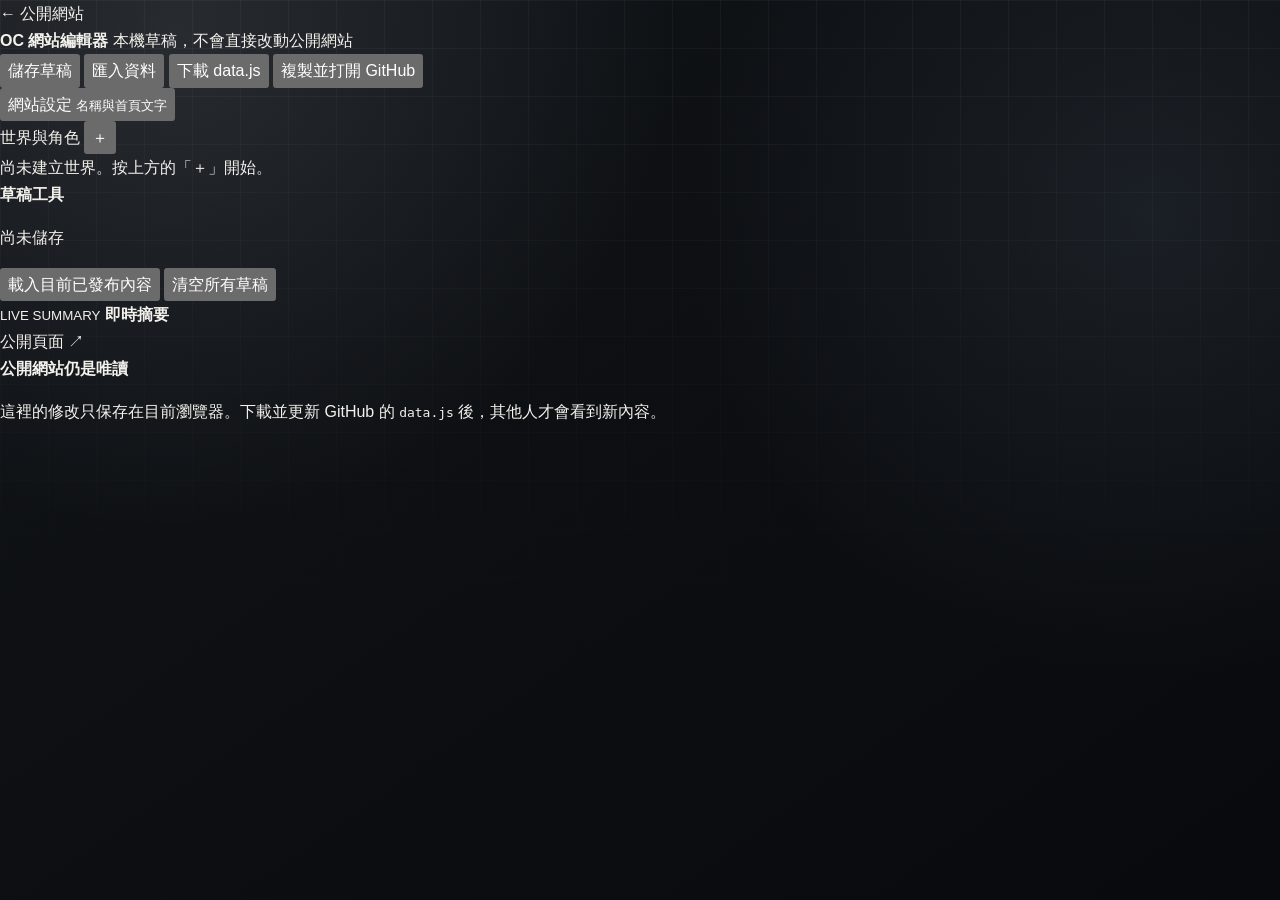
==== editor.html @ 084b52dd "Add browser-based OC content editor" ====
<!doctype html>
<html lang="zh-Hant">
<head>
  <meta charset="utf-8">
  <meta name="viewport" content="width=device-width, initial-scale=1">
  <meta name="theme-color" content="#111418">
  <meta name="robots" content="noindex,nofollow">
  <meta name="description" content="About My OC 的本機內容編輯器">
  <title>OC 網站編輯器</title>
  <link rel="stylesheet" href="style.css?v=20260822-editor-v1">
  <link rel="stylesheet" href="editor.css?v=20260822-editor-v1">
  <script defer src="data.js?v=20260822-editor-v1"></script>
  <script defer src="editor.js?v=20260822-editor-v1"></script>
</head>
<body class="editor-body" data-theme="archive">
  <header class="editor-topbar">
    <a class="editor-back" href="index.html#/">← 公開網站</a>
    <div class="editor-title-group">
      <strong>OC 網站編輯器</strong>
      <span>本機草稿，不會直接改動公開網站</span>
    </div>
    <div class="editor-top-actions">
      <button class="editor-button ghost" id="save-draft-button" type="button">儲存草稿</button>
      <button class="editor-button ghost" id="import-button" type="button">匯入資料</button>
      <button class="editor-button" id="download-button" type="button">下載 data.js</button>
      <button class="editor-button primary" id="publish-button" type="button">複製並打開 GitHub</button>
    </div>
  </header>

  <main class="editor-layout">
    <aside class="editor-sidebar" aria-label="內容導覽">
      <button class="tree-item root-item is-active" type="button" data-select-type="site">
        <span>網站設定</span>
        <small>名稱與首頁文字</small>
      </button>

      <div class="sidebar-heading">
        <span>世界與角色</span>
        <button id="add-world-button" type="button" aria-label="新增世界">＋</button>
      </div>

      <div id="world-tree" class="world-tree"></div>

      <div class="sidebar-empty" id="world-tree-empty">
        尚未建立世界。按上方的「＋」開始。
      </div>

      <section class="editor-storage-panel">
        <strong>草稿工具</strong>
        <p id="draft-status">尚未儲存</p>
        <button class="editor-button ghost full" id="restore-published-button" type="button">載入目前已發布內容</button>
        <button class="editor-button danger full" id="clear-draft-button" type="button">清空所有草稿</button>
      </section>
    </aside>

    <section class="editor-workspace" aria-live="polite">
      <div id="editor-form"></div>
    </section>

    <aside class="editor-summary" aria-label="即時摘要">
      <div class="summary-header">
        <div>
          <small>LIVE SUMMARY</small>
          <strong>即時摘要</strong>
        </div>
        <a href="index.html#/" target="_blank" rel="noopener">公開頁面 ↗</a>
      </div>
      <div id="editor-preview"></div>
      <div class="summary-note">
        <strong>公開網站仍是唯讀</strong>
        <p>這裡的修改只保存在目前瀏覽器。下載並更新 GitHub 的 <code>data.js</code> 後，其他人才會看到新內容。</p>
      </div>
    </aside>
  </main>

  <input id="import-file-input" type="file" accept=".js,.json,application/json,text/javascript" hidden>
  <div class="editor-toast" id="editor-toast" role="status" aria-live="polite"></div>
</body>
</html>
---- style.css ----
:root {
  color-scheme: dark;
  --bg: #111418;
  --bg-deep: #080a0d;
  --surface: rgba(29, 33, 39, .82);
  --surface-strong: #20252c;
  --soft: rgba(255, 255, 255, .045);
  --text: #f3f1ec;
  --muted: #a7adb6;
  --accent: #c5d0db;
  --accent-2: #7e92a8;
  --line: rgba(225, 235, 244, .14);
  --shadow: 0 24px 70px rgba(0, 0, 0, .34);
  --display: "Times New Roman", "Noto Serif TC", serif;
  --body: -apple-system, BlinkMacSystemFont, "Segoe UI", "Noto Sans TC", sans-serif;
  --radius-lg: 28px;
  --radius-md: 18px;
  --page: 1180px;
  --ease: cubic-bezier(.22, .8, .26, 1);
}

body[data-theme="archive"] {
  --bg: #111418;
  --bg-deep: #080a0d;
  --surface: rgba(29, 33, 39, .82);
  --surface-strong: #20252c;
  --text: #f3f1ec;
  --muted: #a7adb6;
  --accent: #c5d0db;
  --accent-2: #7e92a8;
  --line: rgba(225, 235, 244, .14);
}

body[data-theme="ancient"] {
  --bg: #191410;
  --bg-deep: #0c0907;
  --surface: rgba(47, 36, 28, .84);
  --surface-strong: #392b23;
  --text: #f3e9d8;
  --muted: #c0aa90;
  --accent: #d6a65b;
  --accent-2: #8f2f2c;
  --line: rgba(222, 183, 123, .22);
  --display: "Kaiti TC", "DFKai-SB", "Noto Serif TC", serif;
}

body[data-theme="cyber"] {
  --bg: #07131a;
  --bg-deep: #02080c;
  --surface: rgba(8, 35, 46, .8);
  --surface-strong: #0a2d39;
  --text: #e4fbff;
  --muted: #8ab4bf;
  --accent: #52e6ff;
  --accent-2: #8272ff;
  --line: rgba(82, 230, 255, .22);
  --display: "Arial Narrow", "Noto Sans TC", sans-serif;
}

body[data-theme="zombie"] {
  --bg: #111813;
  --bg-deep: #070b08;
  --surface: rgba(27, 40, 29, .84);
  --surface-strong: #28372a;
  --text: #edf0df;
  --muted: #a7ad93;
  --accent: #d0d86b;
  --accent-2: #9e3f32;
  --line: rgba(204, 216, 107, .2);
  --display: "Arial Narrow", "Noto Sans TC", sans-serif;
}

body[data-theme="fantasy"] {
  --bg: #111326;
  --bg-deep: #090917;
  --surface: rgba(29, 30, 65, .82);
  --surface-strong: #282957;
  --text: #f6f0df;
  --muted: #b8b3ca;
  --accent: #e0bd6c;
  --accent-2: #7b6bd1;
  --line: rgba(224, 189, 108, .2);
  --display: Georgia, "Noto Serif TC", serif;
}

body[data-theme="school"] {
  color-scheme: light;
  --bg: #edf2f3;
  --bg-deep: #dce6e8;
  --surface: rgba(255, 255, 255, .86);
  --surface-strong: #fff;
  --soft: rgba(71, 127, 145, .055);
  --text: #26343b;
  --muted: #718087;
  --accent: #477f91;
  --accent-2: #d58a8a;
  --line: rgba(59, 92, 104, .16);
  --shadow: 0 24px 60px rgba(69, 92, 100, .16);
  --display: "Noto Serif TC", serif;
}

*, *::before, *::after { box-sizing: border-box; }
html { min-width: 320px; scroll-behavior: smooth; }
body {
  min-height: 100vh;
  margin: 0;
  overflow-x: hidden;
  color: var(--text);
  font-family: var(--body);
  line-height: 1.7;
  background:
    radial-gradient(circle at 14% 4%, color-mix(in srgb, var(--accent) 13%, transparent), transparent 31rem),
    radial-gradient(circle at 90% 24%, color-mix(in srgb, var(--accent-2) 13%, transparent), transparent 29rem),
    linear-gradient(145deg, var(--bg), var(--bg-deep));
  transition: color .35s ease, background-color .45s ease;
}

body::before {
  content: "";
  position: fixed;
  inset: 0;
  z-index: -3;
  pointer-events: none;
  opacity: .33;
  background-image:
    linear-gradient(var(--line) 1px, transparent 1px),
    linear-gradient(90deg, var(--line) 1px, transparent 1px);
  background-size: 48px 48px;
  mask-image: linear-gradient(to bottom, #000, transparent 80%);
}

body[data-theme="ancient"]::before {
  opacity: .13;
  background-image:
    repeating-linear-gradient(0deg, transparent 0 12px, rgba(255,255,255,.06) 13px),
    repeating-linear-gradient(90deg, transparent 0 21px, rgba(255,255,255,.035) 22px);
  background-size: auto;
}

body[data-theme="school"]::before {
  opacity: .28;
  background-image: linear-gradient(rgba(71,127,145,.13) 1px, transparent 1px);
  background-size: 100% 30px;
}

a { color: inherit; text-decoration: none; }
button, select { font: inherit; }
button, a, select { -webkit-tap-highlight-color: transparent; }
img { display: block; width: 100%; height: 100%; object-fit: cover; }
::selection { background: color-mix(in srgb, var(--accent) 42%, transparent); color: var(--text); }

.skip-link {
  position: fixed;
  top: 10px;
  left: 10px;
  z-index: 999;
  transform: translateY(-150%);
  padding: 9px 13px;
  border-radius: 10px;
  background: var(--surface-strong);
}
.skip-link:focus { transform: translateY(0); }

.ambient { position: fixed; inset: 0; z-index: -2; overflow: hidden; pointer-events: none; }
.ambient span {
  position: absolute;
  width: 14rem;
  aspect-ratio: 1;
  border: 1px solid color-mix(in srgb, var(--accent) 30%, transparent);
  border-radius: 50%;
  opacity: .17;
  animation: drift 18s ease-in-out infinite alternate;
}
.ambient span:nth-child(1) { left: -5rem; top: 18%; }
.ambient span:nth-child(2) { right: 8%; top: 12%; width: 8rem; animation-delay: -6s; }
.ambient span:nth-child(3) { right: -5rem; bottom: 7%; width: 20rem; animation-delay: -11s; }
@keyframes drift { to { transform: translate3d(2rem, 2.5rem, 0) rotate(10deg); } }

.site-header {
  position: sticky;
  top: 0;
  z-index: 100;
  display: flex;
  align-items: center;
  justify-content: space-between;
  gap: 20px;
  width: min(calc(100% - 32px), var(--page));
  margin: 16px auto 0;
  padding: 13px 16px;
  border: 1px solid var(--line);
  border-radius: 18px;
  background: color-mix(in srgb, var(--surface) 84%, transparent);
  box-shadow: 0 10px 35px rgba(0,0,0,.12);
  backdrop-filter: blur(18px);
  -webkit-backdrop-filter: blur(18px);
}

.site-brand { display: inline-flex; align-items: center; gap: 12px; min-width: 0; view-transition-name: site-brand; }
.brand-mark {
  display: grid;
  flex: 0 0 42px;
  width: 42px;
  height: 42px;
  place-items: center;
  border: 1px solid var(--line);
  border-radius: 12px;
  color: var(--accent);
  background: linear-gradient(135deg, color-mix(in srgb, var(--accent) 24%, transparent), transparent);
  font-family: var(--display);
  font-weight: 800;
}
.brand-copy { display: grid; min-width: 0; }
.brand-copy strong, .brand-copy small { overflow: hidden; text-overflow: ellipsis; white-space: nowrap; }
.brand-copy strong { font-family: var(--display); letter-spacing: .07em; }
.brand-copy small { color: var(--muted); font-size: .7rem; letter-spacing: .08em; }

.theme-control { display: flex; align-items: center; gap: 9px; color: var(--muted); font-size: .82rem; }
.theme-control select {
  max-width: 145px;
  padding: 8px 11px;
  border: 1px solid var(--line);
  border-radius: 10px;
  outline: none;
  background: var(--surface-strong);
  color: var(--text);
}
.theme-control select:focus-visible { border-color: var(--accent); box-shadow: 0 0 0 3px color-mix(in srgb, var(--accent) 20%, transparent); }

.site-footer {
  width: min(calc(100% - 32px), var(--page));
  margin: 24px auto 0;
  padding: 24px 0 36px;
  color: var(--muted);
  font-size: .82rem;
  text-align: center;
}
.noscript-message { max-width: 720px; margin: 20px auto; padding: 16px; border: 1px solid var(--line); border-radius: 14px; background: var(--surface); }

.app-shell {
  width: min(calc(100% - 32px), var(--page));
  min-height: 66vh;
  margin: 38px auto 0;
  transition: opacity .16s ease, transform .16s ease;
}
.app-shell.is-leaving { opacity: 0; transform: translateY(8px) scale(.995); }
.app-shell.is-entering { animation: page-enter .45s var(--ease) both; }
@keyframes page-enter { from { opacity: 0; transform: translateY(12px); } to { opacity: 1; transform: none; } }

.page-stack { display: grid; gap: 26px; }
.panel {
  border: 1px solid var(--line);
  border-radius: var(--radius-lg);
  background: linear-gradient(145deg, var(--surface), color-mix(in srgb, var(--surface) 72%, transparent));
  box-shadow: var(--shadow);
  backdrop-filter: blur(14px);
  -webkit-backdrop-filter: blur(14px);
}

.breadcrumbs { display: flex; flex-wrap: wrap; align-items: center; gap: 8px; color: var(--muted); font-size: .84rem; }
.breadcrumbs a { transition: color .2s ease; }
.breadcrumbs a:hover { color: var(--accent); }
.separator { opacity: .42; }
.eyebrow { margin: 0 0 9px; color: var(--accent); font-size: .72rem; font-weight: 800; letter-spacing: .2em; text-transform: uppercase; }
.lead { color: color-mix(in srgb, var(--text) 80%, var(--muted)); font-size: clamp(1rem, 2vw, 1.16rem); }

.section-heading { display: flex; align-items: end; justify-content: space-between; gap: 20px; margin-bottom: 16px; }
.section-heading h2 { margin: 0; font-family: var(--display); font-size: clamp(1.75rem, 4vw, 2.45rem); letter-spacing: .03em; }
.section-heading > p { max-width: 520px; margin: 0; color: var(--muted); font-size: .92rem; }

.text-link { display: inline-flex; align-items: center; gap: 8px; width: fit-content; color: var(--accent); font-weight: 750; }
.text-link::after { content: "→"; transition: transform .25s var(--ease); }
.text-link:hover::after { transform: translateX(4px); }
.back-link { margin-top: 22px; }

.pill-list { display: flex; flex-wrap: wrap; gap: 8px; }
.pill-list span {
  padding: 5px 10px;
  border: 1px solid var(--line);
  border-radius: 999px;
  color: var(--muted);
  background: var(--soft);
  font-size: .72rem;
}
.empty-message { color: var(--muted); }

.home-hero {
  display: grid;
  grid-template-columns: minmax(0, 1.35fr) minmax(230px, .65fr);
  align-items: center;
  min-height: 360px;
  padding: clamp(30px, 6vw, 70px);
  overflow: hidden;
}
.home-hero h1 { max-width: 800px; margin: 0; font-family: var(--display); font-size: clamp(3rem, 9vw, 7.2rem); line-height: .93; letter-spacing: -.045em; }
.home-hero .lead { max-width: 670px; margin: 24px 0 0; }
.hero-mark { position: relative; display: grid; min-height: 220px; place-items: center; }
.hero-mark::before, .hero-mark::after { content: ""; position: absolute; border: 1px solid var(--line); border-radius: 50%; }
.hero-mark::before { width: 210px; height: 210px; }
.hero-mark::after { width: 140px; height: 140px; border-style: dashed; animation: spin 18s linear infinite; }
.hero-mark span { color: var(--accent); font-family: var(--display); font-size: 3rem; font-weight: 900; }
@keyframes spin { to { transform: rotate(1turn); } }

.world-grid { display: grid; grid-template-columns: repeat(2, minmax(0, 1fr)); gap: 18px; }
.world-card { position: relative; min-height: 430px; overflow: hidden; isolation: isolate; transition: transform .42s var(--ease), border-color .25s ease; }
.world-card:hover { transform: translateY(-7px); border-color: color-mix(in srgb, var(--accent) 60%, var(--line)); }
.world-card-visual, .world-card-overlay { position: absolute; inset: 0; }
.world-card-visual { background: linear-gradient(145deg, var(--surface-strong), var(--bg-deep)); }
.world-card-visual img { transition: transform .8s var(--ease), filter .5s ease; }
.world-card:hover .world-card-visual img { transform: scale(1.045); }
.world-card-overlay { z-index: 1; background: linear-gradient(to top, color-mix(in srgb, var(--bg-deep) 94%, transparent) 6%, color-mix(in srgb, var(--bg-deep) 48%, transparent) 60%, transparent); }
.world-card-content { position: absolute; z-index: 2; inset: auto 0 0; padding: 28px; }
.world-card h2 { margin: 0; font-family: var(--display); font-size: clamp(2.1rem, 5vw, 3.5rem); line-height: 1; }
.world-card-content > p:not(.eyebrow) { max-width: 580px; margin: 15px 0; color: color-mix(in srgb, var(--text) 78%, var(--muted)); }
.world-meta { display: flex; flex-wrap: wrap; gap: 9px; }
.world-meta span { padding: 5px 10px; border: 1px solid var(--line); border-radius: 999px; background: color-mix(in srgb, var(--surface) 75%, transparent); color: var(--muted); font-size: .72rem; }

.placeholder { position: absolute; inset: 0; display: grid; place-items: center; overflow: hidden; color: var(--accent); background:
  radial-gradient(circle at 50% 34%, color-mix(in srgb, var(--accent) 25%, transparent), transparent 35%),
  linear-gradient(145deg, var(--surface-strong), var(--bg-deep)); }
.placeholder::before { content: ""; position: absolute; width: 62%; aspect-ratio: 1; border: 1px solid color-mix(in srgb, var(--accent) 25%, transparent); border-radius: 50%; }
.placeholder span { position: relative; z-index: 1; font-family: var(--display); font-size: clamp(3rem, 8vw, 6rem); font-weight: 850; }
.placeholder small { position: absolute; bottom: 17px; color: var(--muted); font-size: .65rem; letter-spacing: .12em; }

.world-hero { display: grid; grid-template-columns: minmax(330px, .92fr) minmax(0, 1.08fr); min-height: 520px; overflow: hidden; }
.world-hero-visual { position: relative; min-height: 520px; border-right: 1px solid var(--line); }
.world-hero-copy { display: flex; flex-direction: column; justify-content: center; padding: clamp(30px, 6vw, 70px); }
.world-hero-copy h1 { margin: 0; font-family: var(--display); font-size: clamp(3.2rem, 8vw, 6.6rem); line-height: .93; letter-spacing: -.045em; }
.world-hero-copy .lead { margin: 22px 0 27px; }
.fact-grid { display: grid; grid-template-columns: repeat(3, minmax(0, 1fr)); gap: 14px; }
.fact-card { padding: 20px; border: 1px solid var(--line); border-radius: var(--radius-md); background: var(--surface); }
.fact-card span { display: block; color: var(--muted); font-size: .73rem; letter-spacing: .08em; }
.fact-card strong { display: block; margin-top: 5px; font-family: var(--display); font-size: 1.05rem; }

.character-grid { display: grid; grid-template-columns: repeat(2, minmax(0, 1fr)); gap: 18px; }
.character-card { display: grid; grid-template-columns: minmax(155px, .72fr) minmax(0, 1.28fr); min-height: 315px; overflow: hidden; transition: transform .4s var(--ease), border-color .25s ease; }
.character-card:hover { transform: translateY(-5px); border-color: color-mix(in srgb, var(--accent) 58%, var(--line)); }
.character-card-visual { position: relative; min-height: 315px; overflow: hidden; border-right: 1px solid var(--line); }
.character-card-copy { display: flex; min-width: 0; flex-direction: column; justify-content: center; padding: 23px; }
.character-card-copy h3 { margin: 0; font-family: var(--display); font-size: 1.8rem; }
.character-card-copy .role { margin: 9px 0; color: var(--muted); font-size: .87rem; }
.character-card-copy .quote { margin: 0 0 15px; font-family: var(--display); font-size: .94rem; }

.character-hero, .if-hero { display: grid; grid-template-columns: minmax(290px, .8fr) minmax(0, 1.2fr); min-height: 570px; overflow: hidden; }
.character-portrait, .if-portrait { position: relative; min-height: 570px; overflow: hidden; border-right: 1px solid var(--line); }
.character-main-copy, .if-copy { display: flex; min-width: 0; flex-direction: column; justify-content: center; padding: clamp(30px, 6vw, 70px); }
.character-main-copy h1, .if-copy h1 { margin: 0; font-family: var(--display); font-size: clamp(3.1rem, 8vw, 6.7rem); line-height: .93; letter-spacing: -.045em; }
.character-role { margin: 15px 0 0; color: var(--muted); }
.character-main-copy blockquote, .if-copy blockquote { margin: 28px 0; padding-left: 18px; border-left: 2px solid var(--accent); font-family: var(--display); font-size: clamp(1.05rem, 2vw, 1.3rem); }

.content-columns { display: grid; grid-template-columns: minmax(0, 1.15fr) minmax(290px, .85fr); gap: 18px; }
.content-panel { padding: clamp(24px, 4vw, 38px); }
.content-panel h2 { margin: 0 0 20px; font-family: var(--display); font-size: 1.7rem; }
.story-copy { display: grid; gap: 14px; }
.story-copy p { margin: 0; color: color-mix(in srgb, var(--text) 84%, var(--muted)); }
.profile-list { display: grid; margin: 0; }
.profile-row { display: grid; grid-template-columns: minmax(90px, .42fr) minmax(0, 1fr); gap: 14px; padding: 13px 0; border-bottom: 1px solid var(--line); }
.profile-row:last-child { border-bottom: 0; }
.profile-row dt { color: var(--muted); font-size: .79rem; }
.profile-row dd { margin: 0; font-weight: 650; }
.relationship-list { display: grid; grid-template-columns: repeat(auto-fit, minmax(220px, 1fr)); gap: 12px; }
.relationship-card { padding: 18px; border: 1px solid var(--line); border-radius: var(--radius-md); background: var(--soft); }
.relationship-card strong { font-family: var(--display); font-size: 1.06rem; }
.relationship-card span { display: block; color: var(--accent); font-size: .78rem; }
.relationship-card p { margin: 8px 0 0; color: var(--muted); font-size: .86rem; }

.if-grid { display: grid; grid-template-columns: repeat(2, minmax(0, 1fr)); gap: 16px; }
.if-card { position: relative; display: grid; min-height: 265px; overflow: hidden; padding: 25px; border: 1px solid var(--line); border-radius: var(--radius-lg); background: linear-gradient(145deg, color-mix(in srgb, var(--accent) 12%, var(--surface)), var(--surface)); box-shadow: 0 16px 45px rgba(0,0,0,.13); transition: transform .38s var(--ease), border-color .25s ease; }
.if-card:hover { transform: translateY(-5px); border-color: color-mix(in srgb, var(--accent) 60%, var(--line)); }
.if-card > div { position: relative; z-index: 1; align-self: end; }
.if-card h3 { margin: 0; font-family: var(--display); font-size: 1.75rem; }
.if-role { margin: 4px 0 12px; color: var(--accent); font-size: .8rem; letter-spacing: .08em; }
.if-card div > p:not(.eyebrow):not(.if-role) { color: var(--muted); }
.if-watermark { position: absolute; top: -30px; right: 10px; color: color-mix(in srgb, var(--accent) 14%, transparent); font-family: var(--display); font-size: 9rem; font-weight: 900; line-height: 1; }
.empty-if { padding: 28px; border: 1px dashed var(--line); border-radius: var(--radius-md); color: var(--muted); text-align: center; }

.if-badge { width: fit-content; margin-bottom: 18px; padding: 6px 11px; border: 1px solid var(--line); border-radius: 999px; color: var(--accent); font-size: .7rem; font-weight: 800; letter-spacing: .13em; }
.if-copy .lead { margin: 20px 0 0; }
.divergence-note { padding: 21px; border: 1px solid var(--line); border-radius: var(--radius-md); background: linear-gradient(120deg, color-mix(in srgb, var(--accent-2) 12%, var(--surface)), var(--surface)); }
.divergence-note strong { font-family: var(--display); font-size: 1.1rem; }

.not-found { display: grid; min-height: 470px; place-items: center; padding: 40px; text-align: center; }
.not-found h1 { margin: 0; font-family: var(--display); font-size: clamp(3rem, 10vw, 7rem); }
.not-found p { max-width: 560px; margin: 14px auto 24px; color: var(--muted); }

::view-transition-old(root), ::view-transition-new(root) { animation-duration: .46s; animation-timing-function: var(--ease); }
::view-transition-old(root) { animation-name: old-page; }
::view-transition-new(root) { animation-name: new-page; }
@keyframes old-page { to { opacity: 0; filter: blur(2px); transform: scale(.992); } }
@keyframes new-page { from { opacity: 0; filter: blur(3px); transform: translateY(8px) scale(1.006); } }

@media (max-width: 900px) {
  .home-hero, .world-hero, .character-hero, .if-hero, .content-columns { grid-template-columns: 1fr; }
  .home-hero { min-height: auto; }
  .hero-mark { min-height: 160px; }
  .world-grid, .character-grid, .if-grid { grid-template-columns: 1fr; }
  .world-card { min-height: 400px; }
  .world-hero-visual, .character-portrait, .if-portrait { min-height: 420px; border-right: 0; border-bottom: 1px solid var(--line); }
  .fact-grid { grid-template-columns: 1fr; }
}

@media (max-width: 620px) {
  .site-header { align-items: stretch; flex-direction: column; gap: 12px; margin-top: 10px; }
  .theme-control { justify-content: space-between; width: 100%; }
  .theme-control select { max-width: none; flex: 1; }
  .app-shell { margin-top: 24px; }
  .home-hero { padding: 29px 22px; }
  .world-card { min-height: 370px; }
  .world-card-content { padding: 21px; }
  .character-card { grid-template-columns: 112px minmax(0, 1fr); }
  .character-card-visual { min-height: 245px; }
  .character-card-copy { padding: 17px; }
  .character-card-copy h3 { font-size: 1.45rem; }
  .character-main-copy, .world-hero-copy, .if-copy { padding: 31px 22px; }
  .profile-row { grid-template-columns: 1fr; gap: 5px; }
  .section-heading { align-items: start; flex-direction: column; }
}

@media (prefers-reduced-motion: reduce) {
  *, *::before, *::after {
    scroll-behavior: auto !important;
    animation-duration: .01ms !important;
    animation-iteration-count: 1 !important;
    transition-duration: .01ms !important;
  }
}
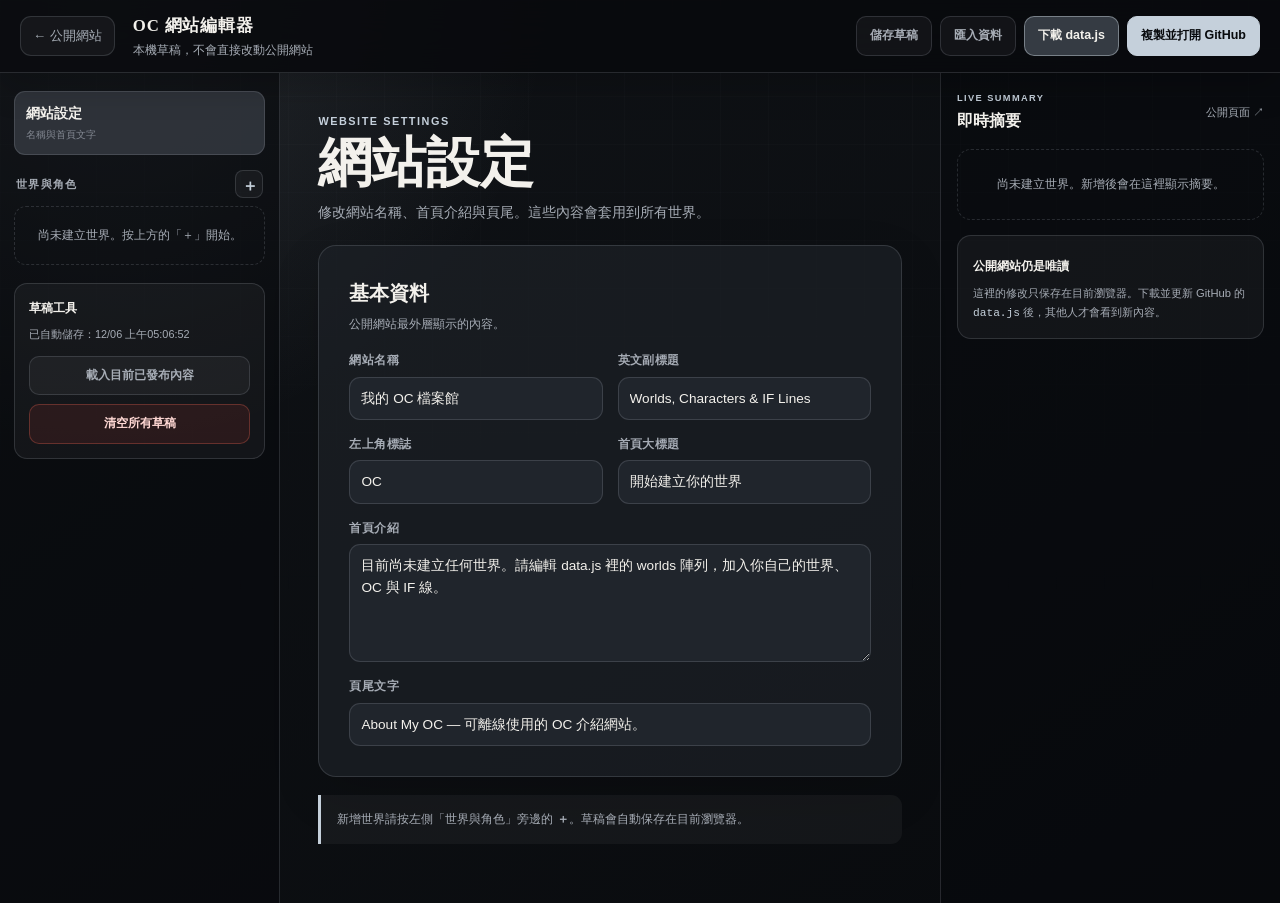
==== commit 603d7153: "Remember owner mode after opening the editor" ====
--- a/editor.html
+++ b/editor.html
@@ -7,10 +7,13 @@
   <meta name="robots" content="noindex,nofollow">
   <meta name="description" content="About My OC 的本機內容編輯器">
   <title>OC 網站編輯器</title>
-  <link rel="stylesheet" href="style.css?v=20260822-editor-v1">
-  <link rel="stylesheet" href="editor.css?v=20260822-editor-v1">
-  <script defer src="data.js?v=20260822-editor-v1"></script>
-  <script defer src="editor.js?v=20260822-editor-v1"></script>
+  <script>
+    try { localStorage.setItem("about-my-oc-owner-mode", "1"); } catch { /* 無法使用儲存空間時忽略 */ }
+  </script>
+  <link rel="stylesheet" href="style.css?v=20260822-editor-v2">
+  <link rel="stylesheet" href="editor.css?v=20260822-editor-v2">
+  <script defer src="data.js?v=20260822-editor-v2"></script>
+  <script defer src="editor.js?v=20260822-editor-v2"></script>
 </head>
 <body class="editor-body" data-theme="archive">
   <header class="editor-topbar">
--- a/editor.css
+++ b/editor.css
@@ -0,0 +1,382 @@
+.editor-body {
+  min-height: 100vh;
+  overflow-x: hidden;
+  background:
+    radial-gradient(circle at 8% 0%, color-mix(in srgb, var(--accent) 12%, transparent), transparent 28rem),
+    linear-gradient(145deg, var(--bg), var(--bg-deep));
+}
+
+.editor-body::before { opacity: .16; }
+
+.editor-topbar {
+  position: sticky;
+  top: 0;
+  z-index: 300;
+  display: grid;
+  grid-template-columns: auto minmax(180px, 1fr) auto;
+  align-items: center;
+  gap: 18px;
+  min-height: 70px;
+  padding: 12px 20px;
+  border-bottom: 1px solid var(--line);
+  background: color-mix(in srgb, var(--bg-deep) 88%, transparent);
+  box-shadow: 0 12px 36px rgba(0, 0, 0, .2);
+  backdrop-filter: blur(20px);
+  -webkit-backdrop-filter: blur(20px);
+}
+
+.editor-back {
+  display: inline-flex;
+  align-items: center;
+  min-height: 40px;
+  padding: 7px 12px;
+  border: 1px solid var(--line);
+  border-radius: 11px;
+  color: var(--muted);
+  background: var(--soft);
+  font-size: .82rem;
+}
+
+.editor-back:hover { color: var(--text); border-color: var(--accent); }
+
+.editor-title-group { display: grid; min-width: 0; }
+.editor-title-group strong {
+  overflow: hidden;
+  font-family: var(--display);
+  font-size: 1.05rem;
+  letter-spacing: .05em;
+  text-overflow: ellipsis;
+  white-space: nowrap;
+}
+.editor-title-group span { color: var(--muted); font-size: .72rem; }
+
+.editor-top-actions { display: flex; flex-wrap: wrap; justify-content: flex-end; gap: 8px; }
+
+.editor-button {
+  min-height: 38px;
+  padding: 8px 13px;
+  border: 1px solid color-mix(in srgb, var(--accent) 35%, var(--line));
+  border-radius: 10px;
+  color: var(--text);
+  background: color-mix(in srgb, var(--accent) 13%, var(--surface-strong));
+  cursor: pointer;
+  font-size: .78rem;
+  font-weight: 700;
+  transition: transform .2s ease, border-color .2s ease, background .2s ease;
+}
+.editor-button:hover { transform: translateY(-1px); border-color: var(--accent); }
+.editor-button:active { transform: translateY(0); }
+.editor-button:disabled { cursor: wait; opacity: .58; transform: none; }
+.editor-button.ghost { border-color: var(--line); color: var(--muted); background: var(--soft); }
+.editor-button.primary { color: var(--bg-deep); background: var(--accent); border-color: var(--accent); }
+.editor-button.danger { color: #ffd8d4; border-color: rgba(214, 92, 75, .35); background: rgba(162, 51, 43, .16); }
+.editor-button.full { width: 100%; }
+
+.editor-layout {
+  display: grid;
+  grid-template-columns: minmax(230px, 280px) minmax(440px, 1fr) minmax(270px, 340px);
+  min-height: calc(100vh - 70px);
+}
+
+.editor-sidebar,
+.editor-summary {
+  position: sticky;
+  top: 70px;
+  align-self: start;
+  height: calc(100vh - 70px);
+  overflow-y: auto;
+  scrollbar-width: thin;
+}
+
+.editor-sidebar {
+  padding: 18px 14px 28px;
+  border-right: 1px solid var(--line);
+  background: color-mix(in srgb, var(--bg-deep) 58%, transparent);
+}
+
+.editor-summary {
+  padding: 18px 16px 28px;
+  border-left: 1px solid var(--line);
+  background: color-mix(in srgb, var(--bg-deep) 48%, transparent);
+}
+
+.editor-workspace {
+  min-width: 0;
+  padding: clamp(20px, 3vw, 42px);
+}
+
+.tree-item {
+  display: grid;
+  width: 100%;
+  gap: 1px;
+  padding: 10px 11px;
+  border: 1px solid transparent;
+  border-radius: 11px;
+  color: var(--muted);
+  background: transparent;
+  cursor: pointer;
+  text-align: left;
+}
+.tree-item span { overflow: hidden; color: inherit; font-size: .85rem; font-weight: 750; text-overflow: ellipsis; white-space: nowrap; }
+.tree-item small { overflow: hidden; color: color-mix(in srgb, var(--muted) 70%, transparent); font-size: .65rem; text-overflow: ellipsis; white-space: nowrap; }
+.tree-item:hover { color: var(--text); background: var(--soft); }
+.tree-item.is-active { color: var(--text); border-color: var(--line); background: color-mix(in srgb, var(--accent) 12%, var(--surface)); }
+.tree-item.root-item { margin-bottom: 15px; }
+
+.sidebar-heading {
+  display: flex;
+  align-items: center;
+  justify-content: space-between;
+  margin: 4px 2px 8px;
+  color: var(--muted);
+  font-size: .68rem;
+  font-weight: 800;
+  letter-spacing: .12em;
+  text-transform: uppercase;
+}
+.sidebar-heading button {
+  display: grid;
+  width: 28px;
+  height: 28px;
+  place-items: center;
+  border: 1px solid var(--line);
+  border-radius: 8px;
+  color: var(--accent);
+  background: var(--soft);
+  cursor: pointer;
+  font-size: 1rem;
+}
+
+.world-tree { display: grid; gap: 7px; }
+.tree-world {
+  padding: 5px;
+  border: 1px solid var(--line);
+  border-radius: 13px;
+  background: color-mix(in srgb, var(--surface) 58%, transparent);
+}
+.tree-character-list { display: grid; gap: 3px; margin: 4px 0 0 12px; padding-left: 7px; border-left: 1px solid var(--line); }
+.tree-character-list .tree-item { padding-block: 8px; }
+.tree-if-list { display: grid; gap: 2px; margin-left: 13px; }
+.tree-if-list .tree-item { padding-block: 6px; }
+.tree-if-list .tree-item span { font-size: .75rem; }
+
+.sidebar-empty {
+  padding: 18px 12px;
+  border: 1px dashed var(--line);
+  border-radius: 12px;
+  color: var(--muted);
+  font-size: .76rem;
+  text-align: center;
+}
+.sidebar-empty[hidden] { display: none; }
+
+.editor-storage-panel {
+  display: grid;
+  gap: 9px;
+  margin-top: 18px;
+  padding: 14px;
+  border: 1px solid var(--line);
+  border-radius: 13px;
+  background: var(--soft);
+}
+.editor-storage-panel strong { font-size: .78rem; }
+.editor-storage-panel p { margin: -3px 0 4px; color: var(--muted); font-size: .68rem; }
+
+.editor-selection-head {
+  display: flex;
+  align-items: flex-start;
+  justify-content: space-between;
+  gap: 18px;
+  margin-bottom: 20px;
+}
+.editor-selection-head small { display: block; margin-bottom: 5px; color: var(--accent); font-size: .68rem; font-weight: 850; letter-spacing: .14em; }
+.editor-selection-head h1 { margin: 0; font-family: var(--display); font-size: clamp(2rem, 5vw, 3.4rem); line-height: 1.05; }
+.editor-selection-head p { max-width: 680px; margin: 9px 0 0; color: var(--muted); font-size: .88rem; }
+.selection-actions { display: flex; flex: 0 0 auto; flex-wrap: wrap; gap: 7px; }
+
+.editor-section {
+  margin-bottom: 18px;
+  padding: clamp(20px, 3vw, 30px);
+  border: 1px solid var(--line);
+  border-radius: 18px;
+  background: color-mix(in srgb, var(--surface) 86%, transparent);
+  box-shadow: 0 18px 50px rgba(0, 0, 0, .12);
+}
+.editor-section-heading {
+  display: flex;
+  align-items: center;
+  justify-content: space-between;
+  gap: 14px;
+  margin-bottom: 17px;
+}
+.editor-section-heading h2 { margin: 0; font-family: var(--display); font-size: 1.25rem; }
+.editor-section-heading p { margin: 4px 0 0; color: var(--muted); font-size: .74rem; }
+
+.editor-form-grid { display: grid; grid-template-columns: repeat(2, minmax(0, 1fr)); gap: 15px; }
+.editor-field { display: grid; min-width: 0; gap: 6px; }
+.editor-field.wide { grid-column: 1 / -1; }
+.editor-field > span { color: var(--muted); font-size: .72rem; font-weight: 750; letter-spacing: .035em; }
+.editor-field > small { color: color-mix(in srgb, var(--muted) 75%, transparent); font-size: .64rem; }
+.editor-field input,
+.editor-field textarea,
+.editor-field select,
+.repeat-row input,
+.repeat-row textarea {
+  width: 100%;
+  min-width: 0;
+  border: 1px solid var(--line);
+  border-radius: 11px;
+  outline: none;
+  color: var(--text);
+  background: var(--surface-strong);
+  font: inherit;
+  font-size: .85rem;
+  transition: border-color .2s ease, box-shadow .2s ease;
+}
+.editor-field input,
+.editor-field select,
+.repeat-row input { min-height: 43px; padding: 9px 11px; }
+.editor-field textarea,
+.repeat-row textarea { min-height: 118px; padding: 10px 11px; resize: vertical; line-height: 1.6; }
+.editor-field input:focus,
+.editor-field textarea:focus,
+.editor-field select:focus,
+.repeat-row input:focus,
+.repeat-row textarea:focus {
+  border-color: var(--accent);
+  box-shadow: 0 0 0 3px color-mix(in srgb, var(--accent) 14%, transparent);
+}
+
+.repeat-list { display: grid; gap: 9px; }
+.repeat-row {
+  display: grid;
+  grid-template-columns: minmax(110px, .7fr) minmax(180px, 1.3fr) auto;
+  align-items: start;
+  gap: 8px;
+}
+.repeat-row.relationship { grid-template-columns: minmax(110px, .6fr) minmax(120px, .7fr) minmax(180px, 1.4fr) auto; }
+.repeat-row button,
+.mini-button {
+  display: inline-grid;
+  min-width: 37px;
+  min-height: 39px;
+  place-items: center;
+  padding: 7px 10px;
+  border: 1px solid var(--line);
+  border-radius: 9px;
+  color: var(--muted);
+  background: var(--soft);
+  cursor: pointer;
+  font-size: .75rem;
+}
+.repeat-row button:hover,
+.mini-button:hover { color: var(--text); border-color: var(--accent); }
+.repeat-empty { padding: 14px; border: 1px dashed var(--line); border-radius: 11px; color: var(--muted); font-size: .75rem; text-align: center; }
+
+.editor-inline-actions { display: flex; flex-wrap: wrap; gap: 8px; margin-top: 13px; }
+.editor-help {
+  padding: 14px 16px;
+  border-left: 3px solid var(--accent);
+  border-radius: 0 11px 11px 0;
+  color: var(--muted);
+  background: var(--soft);
+  font-size: .78rem;
+}
+.editor-help code { color: var(--accent); }
+
+.summary-header {
+  display: flex;
+  align-items: center;
+  justify-content: space-between;
+  gap: 10px;
+  margin-bottom: 15px;
+}
+.summary-header > div { display: grid; }
+.summary-header small { color: var(--accent); font-size: .58rem; font-weight: 850; letter-spacing: .15em; }
+.summary-header strong { font-family: var(--display); }
+.summary-header a { color: var(--muted); font-size: .7rem; }
+.summary-header a:hover { color: var(--accent); }
+
+.preview-stack { display: grid; gap: 11px; }
+.preview-card {
+  position: relative;
+  overflow: hidden;
+  padding: 17px;
+  border: 1px solid var(--line);
+  border-radius: 15px;
+  background: linear-gradient(145deg, color-mix(in srgb, var(--accent) 9%, var(--surface)), var(--surface));
+}
+.preview-card small { display: block; margin-bottom: 5px; color: var(--accent); font-size: .58rem; font-weight: 850; letter-spacing: .13em; }
+.preview-card h3 { margin: 0; font-family: var(--display); font-size: 1.3rem; }
+.preview-card p { margin: 8px 0 0; color: var(--muted); font-size: .76rem; }
+.preview-card .preview-meta { display: flex; flex-wrap: wrap; gap: 6px; margin-top: 11px; }
+.preview-card .preview-meta span { padding: 4px 7px; border: 1px solid var(--line); border-radius: 999px; color: var(--muted); font-size: .6rem; }
+.preview-empty { padding: 24px 14px; border: 1px dashed var(--line); border-radius: 14px; color: var(--muted); font-size: .76rem; text-align: center; }
+
+.summary-note {
+  margin-top: 15px;
+  padding: 15px;
+  border: 1px solid var(--line);
+  border-radius: 14px;
+  background: var(--soft);
+}
+.summary-note strong { font-size: .77rem; }
+.summary-note p { margin: 6px 0 0; color: var(--muted); font-size: .7rem; }
+.summary-note code { color: var(--accent); }
+
+.editor-toast {
+  position: fixed;
+  z-index: 999;
+  right: 20px;
+  bottom: 20px;
+  max-width: min(390px, calc(100vw - 40px));
+  padding: 12px 15px;
+  border: 1px solid var(--line);
+  border-radius: 12px;
+  color: var(--text);
+  background: var(--surface-strong);
+  box-shadow: var(--shadow);
+  opacity: 0;
+  pointer-events: none;
+  transform: translateY(12px);
+  transition: opacity .22s ease, transform .22s ease;
+  font-size: .78rem;
+}
+.editor-toast.is-visible { opacity: 1; transform: translateY(0); }
+.editor-toast[data-kind="success"] { border-color: rgba(104, 195, 143, .45); }
+.editor-toast[data-kind="warning"] { border-color: rgba(230, 175, 79, .5); }
+.editor-toast[data-kind="danger"] { border-color: rgba(214, 92, 75, .5); }
+
+@media (max-width: 1180px) {
+  .editor-layout { grid-template-columns: minmax(220px, 270px) minmax(0, 1fr); }
+  .editor-summary { position: static; grid-column: 1 / -1; height: auto; border-top: 1px solid var(--line); border-left: 0; }
+  .editor-summary .preview-stack { grid-template-columns: repeat(auto-fit, minmax(220px, 1fr)); }
+}
+
+@media (max-width: 820px) {
+  .editor-topbar { position: relative; grid-template-columns: 1fr; gap: 10px; }
+  .editor-top-actions { justify-content: flex-start; }
+  .editor-layout { grid-template-columns: 1fr; }
+  .editor-sidebar,
+  .editor-summary { position: static; height: auto; border: 0; }
+  .editor-sidebar { border-bottom: 1px solid var(--line); }
+  .editor-workspace { padding: 20px 14px; }
+  .editor-form-grid { grid-template-columns: 1fr; }
+  .editor-field.wide { grid-column: auto; }
+  .repeat-row,
+  .repeat-row.relationship { grid-template-columns: 1fr; }
+  .repeat-row button { width: 100%; }
+  .editor-selection-head { flex-direction: column; }
+}
+
+@media (max-width: 520px) {
+  .editor-top-actions { display: grid; grid-template-columns: 1fr 1fr; }
+  .editor-top-actions .editor-button { width: 100%; }
+  .editor-section { padding: 18px 14px; }
+  .editor-section-heading { align-items: flex-start; flex-direction: column; }
+}
+
+@media (prefers-reduced-motion: reduce) {
+  .editor-toast,
+  .editor-button { transition: none; }
+}
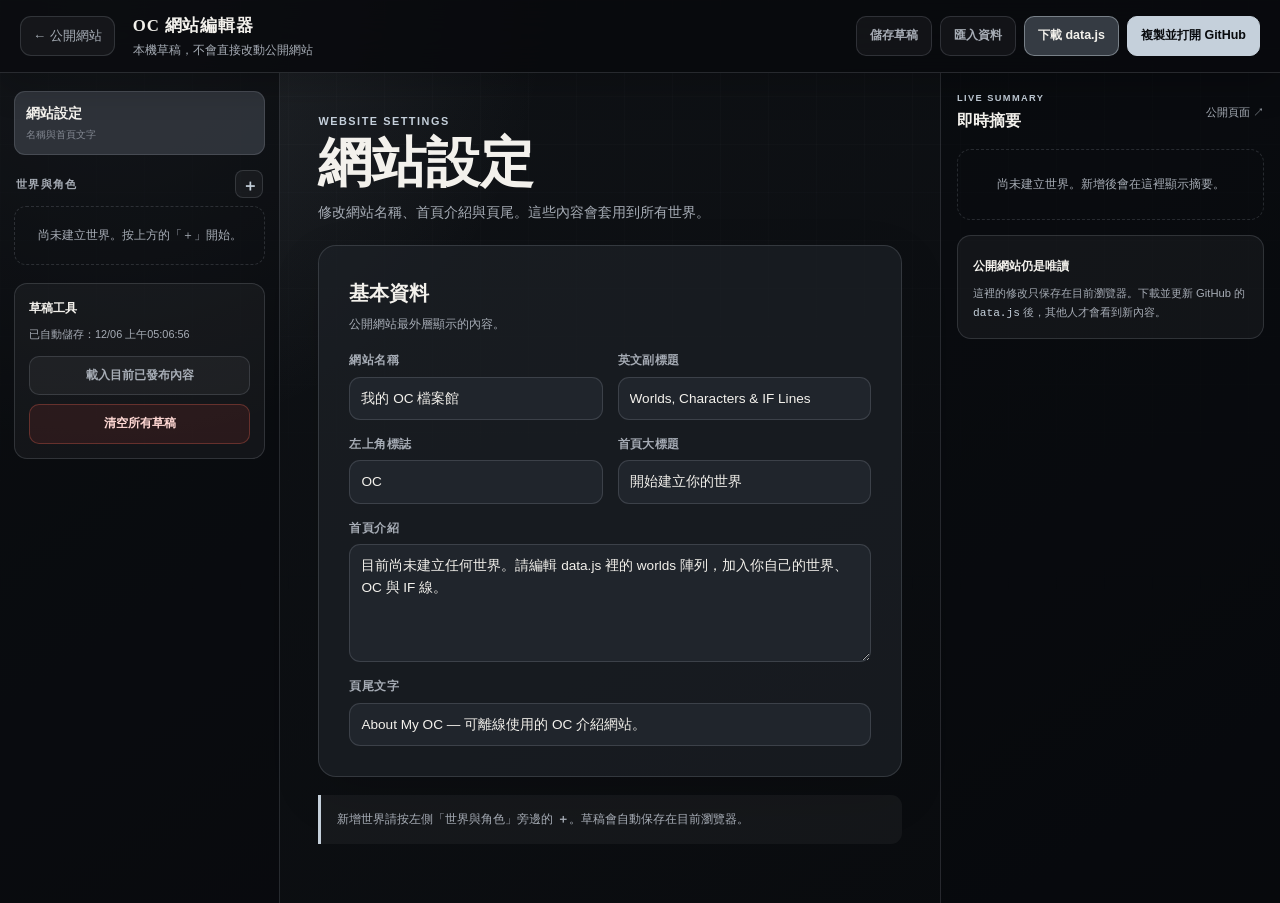
==== commit 0fb3b911: "Keep the visual editor compatible with offline files" ====
--- a/editor.html
+++ b/editor.html
@@ -8,12 +8,15 @@
   <meta name="description" content="About My OC 的本機內容編輯器">
   <title>OC 網站編輯器</title>
   <script>
-    try { localStorage.setItem("about-my-oc-owner-mode", "1"); } catch { /* 無法使用儲存空間時忽略 */ }
+    (() => {
+      try { localStorage.setItem("about-my-oc-owner-mode", "1"); } catch { /* 無法使用儲存空間時忽略 */ }
+      const suffix = window.location.protocol === "file:" ? "" : "?v=20260822-editor-v3";
+      document.write(`<link rel="stylesheet" href="style.css${suffix}">`);
+      document.write(`<link rel="stylesheet" href="editor.css${suffix}">`);
+      document.write(`<script defer src="data.js${suffix}"><\/script>`);
+      document.write(`<script defer src="editor.js${suffix}"><\/script>`);
+    })();
   </script>
-  <link rel="stylesheet" href="style.css?v=20260822-editor-v2">
-  <link rel="stylesheet" href="editor.css?v=20260822-editor-v2">
-  <script defer src="data.js?v=20260822-editor-v2"></script>
-  <script defer src="editor.js?v=20260822-editor-v2"></script>
 </head>
 <body class="editor-body" data-theme="archive">
   <header class="editor-topbar">
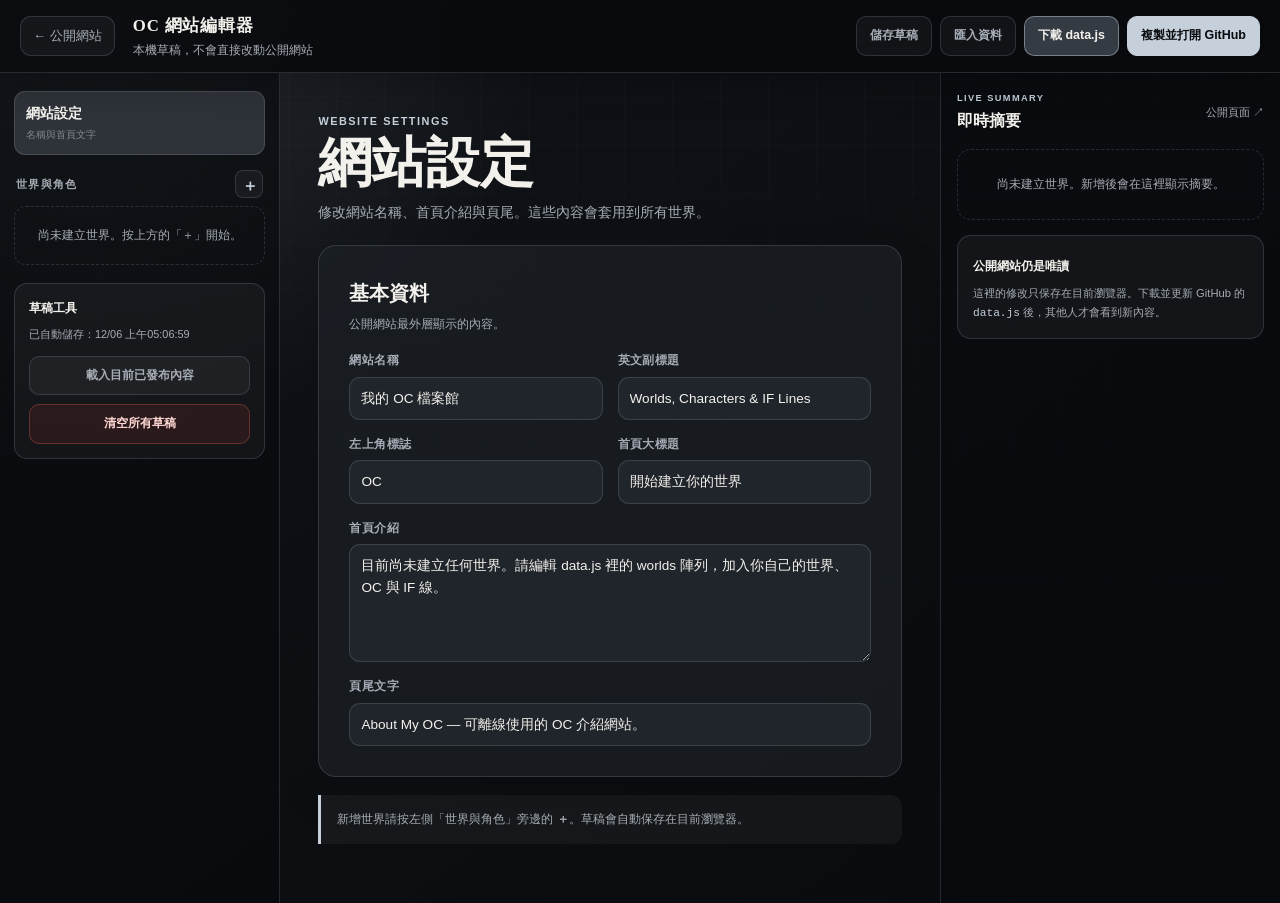
==== commit 6ca993ae: "Load direct image upload controls in the editor" ====
--- a/editor.html
+++ b/editor.html
@@ -10,11 +10,13 @@
   <script>
     (() => {
       try { localStorage.setItem("about-my-oc-owner-mode", "1"); } catch { /* 無法使用儲存空間時忽略 */ }
-      const suffix = window.location.protocol === "file:" ? "" : "?v=20260822-editor-v3";
+      const suffix = window.location.protocol === "file:" ? "" : "?v=20260824-editor-v4";
       document.write(`<link rel="stylesheet" href="style.css${suffix}">`);
       document.write(`<link rel="stylesheet" href="editor.css${suffix}">`);
+      document.write(`<link rel="stylesheet" href="image-upload.css${suffix}">`);
       document.write(`<script defer src="data.js${suffix}"><\/script>`);
       document.write(`<script defer src="editor.js${suffix}"><\/script>`);
+      document.write(`<script defer src="image-upload.js${suffix}"><\/script>`);
     })();
   </script>
 </head>
@@ -82,4 +84,4 @@
   <input id="import-file-input" type="file" accept=".js,.json,application/json,text/javascript" hidden>
   <div class="editor-toast" id="editor-toast" role="status" aria-live="polite"></div>
 </body>
-</html>
+</html>
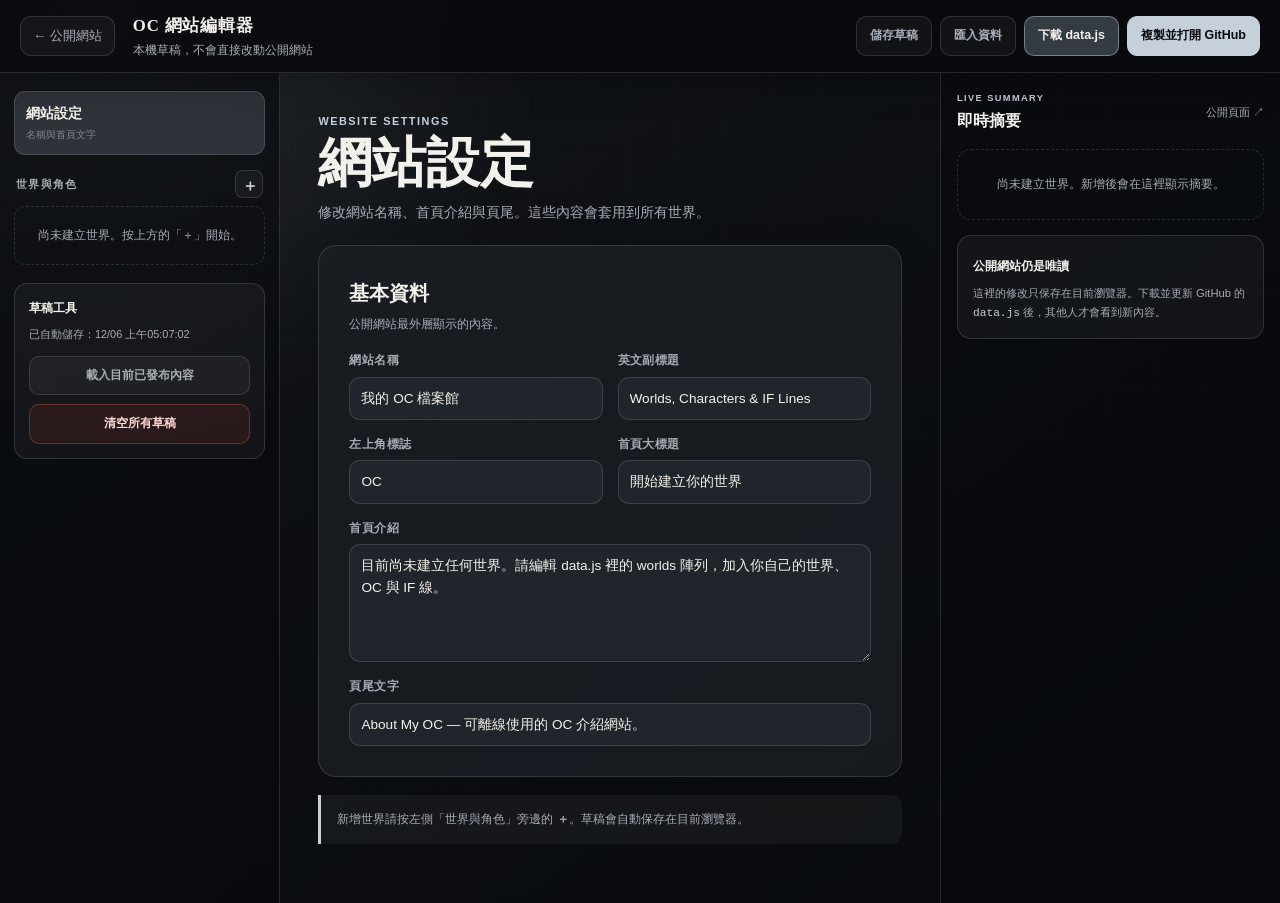
==== commit 521d6514: "Add cache-busting support to the image upload editor" ====
--- a/editor.html
+++ b/editor.html
@@ -6,11 +6,17 @@
   <meta name="theme-color" content="#111418">
   <meta name="robots" content="noindex,nofollow">
   <meta name="description" content="About My OC 的本機內容編輯器">
+  <meta http-equiv="Cache-Control" content="no-cache, no-store, must-revalidate">
+  <meta http-equiv="Pragma" content="no-cache">
+  <meta http-equiv="Expires" content="0">
   <title>OC 網站編輯器</title>
   <script>
     (() => {
       try { localStorage.setItem("about-my-oc-owner-mode", "1"); } catch { /* 無法使用儲存空間時忽略 */ }
-      const suffix = window.location.protocol === "file:" ? "" : "?v=20260824-editor-v4";
+      const isLocalFile = window.location.protocol === "file:";
+      const refreshVersion = new URLSearchParams(window.location.search).get("refresh");
+      const assetVersion = refreshVersion || "20260824-editor-v5";
+      const suffix = isLocalFile ? "" : `?v=${encodeURIComponent(assetVersion)}`;
       document.write(`<link rel="stylesheet" href="style.css${suffix}">`);
       document.write(`<link rel="stylesheet" href="editor.css${suffix}">`);
       document.write(`<link rel="stylesheet" href="image-upload.css${suffix}">`);
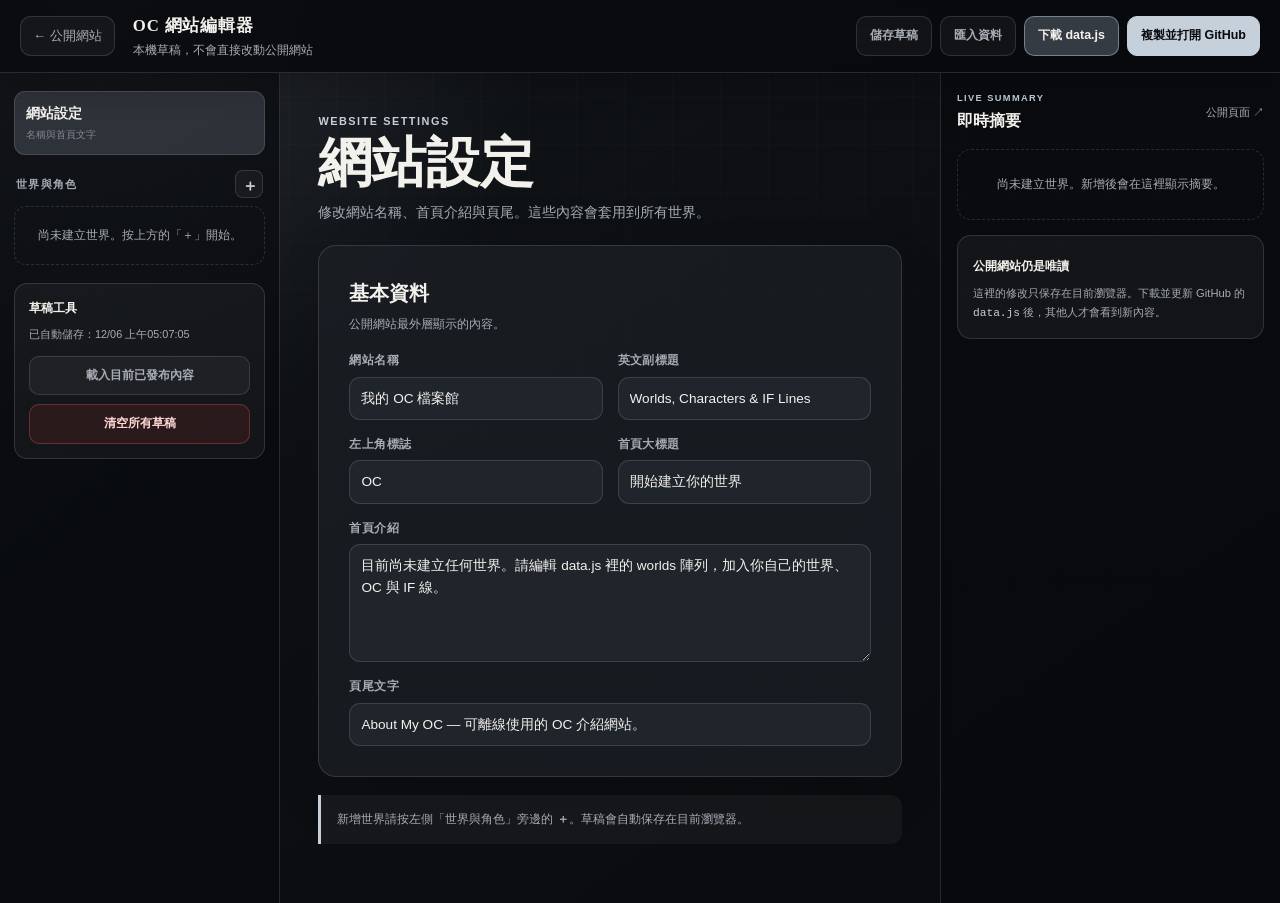
==== commit 7d3a5081: "Load the new high-quality crop editor" ====
--- a/editor.html
+++ b/editor.html
@@ -15,7 +15,7 @@
       try { localStorage.setItem("about-my-oc-owner-mode", "1"); } catch { /* 無法使用儲存空間時忽略 */ }
       const isLocalFile = window.location.protocol === "file:";
       const refreshVersion = new URLSearchParams(window.location.search).get("refresh");
-      const assetVersion = refreshVersion || "20260824-editor-v5";
+      const assetVersion = refreshVersion || "20260824-editor-v6";
       const suffix = isLocalFile ? "" : `?v=${encodeURIComponent(assetVersion)}`;
       document.write(`<link rel="stylesheet" href="style.css${suffix}">`);
       document.write(`<link rel="stylesheet" href="editor.css${suffix}">`);
